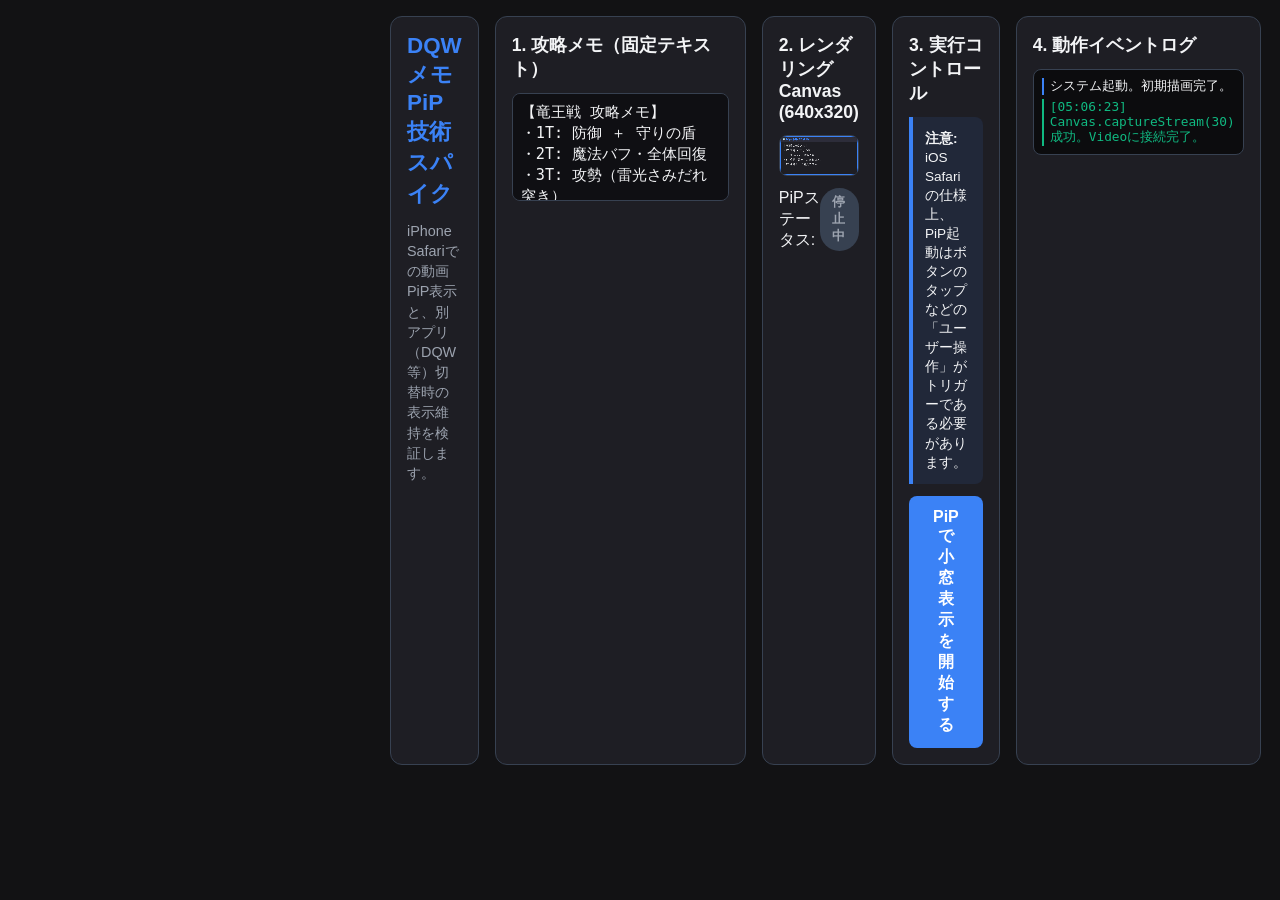
==== spikes/001-safari-pip/index.html @ 1882a9fd "Phase 1 & 2: Initial commit" ====
<!DOCTYPE html>
<html lang="ja">
<head>
  <meta charset="UTF-8">
  <meta name="viewport" content="width=device-width, initial-scale=1.0, maximum-scale=1.0, user-scalable=no">
  <title>DQWメモ PiP技術スパイク</title>
  <style>
    :root {
      --bg: #121214;
      --card-bg: #1e1e24;
      --primary: #3b82f6;
      --primary-hover: #2563eb;
      --text: #f3f4f6;
      --text-muted: #9ca3af;
      --border: #374151;
      --success: #10b981;
      --error: #ef4444;
    }

    body {
      margin: 0;
      padding: 16px;
      background-color: var(--bg);
      color: var(--text);
      font-family: -apple-system, BlinkMacSystemFont, "Segoe UI", Roboto, "Helvetica Neue", Arial, sans-serif;
      box-sizing: border-box;
    }

    .container {
      max-width: 500px;
      margin: 0 auto;
      display: flex;
      flex-direction: col;
      gap: 16px;
    }

    h1 {
      font-size: 1.4rem;
      margin: 0;
      color: var(--primary);
    }

    p {
      font-size: 0.9rem;
      color: var(--text-muted);
      margin: 0;
      line-height: 1.4;
    }

    .card {
      background-color: var(--card-bg);
      border: 1px solid var(--border);
      border-radius: 12px;
      padding: 16px;
      display: flex;
      flex-direction: column;
      gap: 12px;
    }

    .card h2 {
      font-size: 1.1rem;
      margin: 0;
    }

    .btn {
      background-color: var(--primary);
      color: white;
      border: none;
      padding: 12px 24px;
      font-size: 1rem;
      font-weight: bold;
      border-radius: 8px;
      cursor: pointer;
      display: flex;
      align-items: center;
      justify-content: center;
      gap: 8px;
      transition: background-color 0.2s;
    }

    .btn:hover {
      background-color: var(--primary-hover);
    }

    .btn:disabled {
      background-color: var(--border);
      color: var(--text-muted);
      cursor: not-allowed;
    }

    .canvas-container {
      display: flex;
      justify-content: center;
      align-items: center;
      background-color: #000;
      border-radius: 8px;
      overflow: hidden;
      border: 1px solid var(--border);
    }

    canvas {
      display: block;
      max-width: 100%;
      height: auto;
    }

    .status-badge {
      padding: 6px 12px;
      border-radius: 20px;
      font-size: 0.8rem;
      font-weight: bold;
      display: inline-block;
    }

    .status-badge.inactive {
      background-color: #374151;
      color: var(--text-muted);
    }

    .status-badge.active {
      background-color: rgba(16, 185, 129, 0.2);
      color: var(--success);
      border: 1px solid var(--success);
    }

    .status-badge.error {
      background-color: rgba(239, 68, 68, 0.2);
      color: var(--error);
      border: 1px solid var(--error);
    }

    textarea {
      background-color: #0f0f13;
      color: var(--text);
      border: 1px solid var(--border);
      border-radius: 8px;
      padding: 8px;
      font-family: monospace;
      font-size: 0.95rem;
      resize: none;
    }

    .log-box {
      background-color: #0c0c0e;
      border: 1px solid var(--border);
      border-radius: 8px;
      padding: 8px;
      font-family: monospace;
      font-size: 0.8rem;
      max-height: 120px;
      overflow-y: auto;
      display: flex;
      flex-direction: column;
      gap: 4px;
    }

    .log-entry {
      border-left: 2px solid var(--primary);
      padding-left: 6px;
    }

    .log-entry.error {
      border-left-color: var(--error);
      color: var(--error);
    }

    .log-entry.success {
      border-left-color: var(--success);
      color: var(--success);
    }

    video {
      /* 非表示のままにする */
      position: absolute;
      top: 0;
      left: 0;
      width: 1px;
      height: 1px;
      opacity: 0;
      pointer-events: none;
    }

    .hint-box {
      background-color: rgba(59, 130, 246, 0.1);
      border-left: 4px solid var(--primary);
      padding: 12px;
      border-radius: 0 8px 8px 0;
      font-size: 0.85rem;
      line-height: 1.4;
    }
  </style>
</head>
<body>

<div class="container">
  <div class="card">
    <h1>DQWメモ PiP技術スパイク</h1>
    <p>iPhone Safariでの動画PiP表示と、別アプリ（DQW等）切替時の表示維持を検証します。</p>
  </div>

  <div class="card">
    <h2>1. 攻略メモ（固定テキスト）</h2>
    <textarea id="memo-text" rows="5" readonly>【竜王戦 攻略メモ】
・1T: 防御 ＋ 守りの盾
・2T: 魔法バフ・全体回復
・3T: 攻勢（雷光さみだれ突き）
・4T: 守備低下に備えてスカラ</textarea>
  </div>

  <div class="card">
    <h2>2. レンダリングCanvas (640x320)</h2>
    <div class="canvas-container">
      <canvas id="memo-canvas" width="640" height="320"></canvas>
    </div>
    <div style="display: flex; justify-content: space-between; align-items: center;">
      <span>PiPステータス:</span>
      <span id="pip-status" class="status-badge inactive">停止中</span>
    </div>
  </div>

  <div class="card">
    <h2>3. 実行コントロール</h2>
    <div class="hint-box">
      <strong>注意:</strong> iOS Safariの仕様上、PiP起動はボタンのタップなどの「ユーザー操作」がトリガーである必要があります。
    </div>
    <button id="btn-pip" class="btn">
      PiPで小窓表示を開始する
    </button>
  </div>

  <div class="card">
    <h2>4. 動作イベントログ</h2>
    <div id="log-box" class="log-box">
      <div class="log-entry">システム起動。初期描画完了。</div>
    </div>
  </div>
</div>

<!-- PiP用の非表示Video -->
<video id="pip-video" muted playsinline></video>

<script>
  const canvas = document.getElementById('memo-canvas');
  const ctx = canvas.getContext('2d');
  const video = document.getElementById('pip-video');
  const btnPip = document.getElementById('btn-pip');
  const pipStatus = document.getElementById('pip-status');
  const memoText = document.getElementById('memo-text').value;
  const logBox = document.getElementById('log-box');

  function addLog(message, type = '') {
    const entry = document.createElement('div');
    entry.className = `log-entry ${type}`;
    const now = new Date();
    const timeStr = `${String(now.getHours()).padStart(2, '0')}:${String(now.getMinutes()).padStart(2, '0')}:${String(now.getSeconds()).padStart(2, '0')}`;
    entry.textContent = `[${timeStr}] ${message}`;
    logBox.appendChild(entry);
    logBox.scrollTop = logBox.scrollHeight;
  }

  // Canvas描画関数（固定幅・高解像度意識）
  function drawCanvas() {
    // 背景
    ctx.fillStyle = '#1e1e24';
    ctx.fillRect(0, 0, canvas.width, canvas.height);

    // 枠
    ctx.strokeStyle = '#3b82f6';
    ctx.lineWidth = 6;
    ctx.strokeRect(3, 3, canvas.width - 6, canvas.height - 6);

    // ヘッダー背景
    ctx.fillStyle = '#2d2d3a';
    ctx.fillRect(6, 6, canvas.width - 12, 45);

    // ヘッダータイトル
    ctx.fillStyle = '#3b82f6';
    ctx.font = 'bold 20px "Yu Gothic UI", sans-serif';
    ctx.textBaseline = 'middle';
    ctx.fillText('🛡️ DQW 攻略メモ (PiP)', 20, 28);

    // 本文テキスト描画
    ctx.fillStyle = '#f3f4f6';
    ctx.font = '22px "Yu Gothic UI", sans-serif';
    ctx.textBaseline = 'top';

    const lines = memoText.split('\n');
    let startY = 70;
    const lineHeight = 38;

    lines.forEach((line) => {
      ctx.fillText(line, 24, startY);
      startY += lineHeight;
    });
  }

  // 初期描画
  drawCanvas();

  // ビデオのセットアップとStream接続
  function setupStream() {
    try {
      // 30 FPSの動画ストリームをCanvasから抽出
      const stream = canvas.captureStream(30);
      video.srcObject = stream;
      addLog('Canvas.captureStream(30) 成功。Videoに接続完了。', 'success');
    } catch (e) {
      addLog(`Stream接続失敗: ${e.message}`, 'error');
    }
  }

  setupStream();

  // PiPステータス切り替え
  function setPipUI(active, isError = false) {
    if (active) {
      pipStatus.textContent = 'PiP表示中';
      pipStatus.className = 'status-badge active';
      btnPip.textContent = 'PiP小窓を閉じる';
    } else if (isError) {
      pipStatus.textContent = '起動失敗';
      pipStatus.className = 'status-badge error';
      btnPip.textContent = '再試行';
    } else {
      pipStatus.textContent = '停止中';
      pipStatus.className = 'status-badge inactive';
      btnPip.textContent = 'PiPで小窓表示を開始する';
    }
  }

  // イベントリスナー登録
  video.addEventListener('enterpictureinpicture', () => {
    addLog('Event: enterpictureinpicture (PiP開始を検知)', 'success');
    setPipUI(true);
  });

  video.addEventListener('leavepictureinpicture', () => {
    addLog('Event: leavepictureinpicture (PiP終了を検知)');
    setPipUI(false);
  });

  // iOS Safari 固有のプレゼンテーションモード変更イベント
  video.addEventListener('webkitpresentationmodechanged', () => {
    const mode = video.webkitPresentationMode;
    addLog(`Event: webkitpresentationmodechanged (モード: ${mode})`);
    if (mode === 'picture-in-picture') {
      setPipUI(true);
    } else {
      setPipUI(false);
    }
  });

  // ボタン押下時のトリガー
  btnPip.addEventListener('click', async () => {
    addLog('ユーザー操作によるPiP要求。');

    // すでに開いている場合は閉じる
    if (document.pictureInPictureElement === video || video.webkitPresentationMode === 'picture-in-picture') {
      addLog('PiPの終了を要求します。');
      try {
        if (video.webkitSetPresentationMode) {
          video.webkitSetPresentationMode('inline');
        } else if (document.exitPictureInPicture) {
          await document.exitPictureInPicture();
        }
      } catch (err) {
        addLog(`PiP終了エラー: ${err.message}`, 'error');
      }
      return;
    }

    // PiPを開始
    try {
      // iOSでは、先に一度video.play()を実行して再生状態にする必要があります
      await video.play();
      addLog('Video.play() 開始成功。');

      if (video.webkitSetPresentationMode) {
        addLog('Safari固有の webkitSetPresentationMode("picture-in-picture") を呼び出します。');
        video.webkitSetPresentationMode('picture-in-picture');
      } else if (video.requestPictureInPicture) {
        addLog('標準の requestPictureInPicture() を呼び出します。');
        await video.requestPictureInPicture();
      } else {
        throw new Error('このデバイス/ブラウザはPiPをサポートしていません。');
      }
    } catch (err) {
      addLog(`PiP開始に失敗しました: ${err.message}`, 'error');
      setPipUI(false, true);
    }
  });

  // バックグラウンドでも描画ストリームを維持するためのダミー再生処理
  setInterval(() => {
    if (video.webkitPresentationMode === 'picture-in-picture' || document.pictureInPictureElement === video) {
      // 映像をリフレッシュ（dirtyフラグのような形でCanvasを再描画）
      drawCanvas();
    }
  }, 1000);
</script>

</body>
</html>
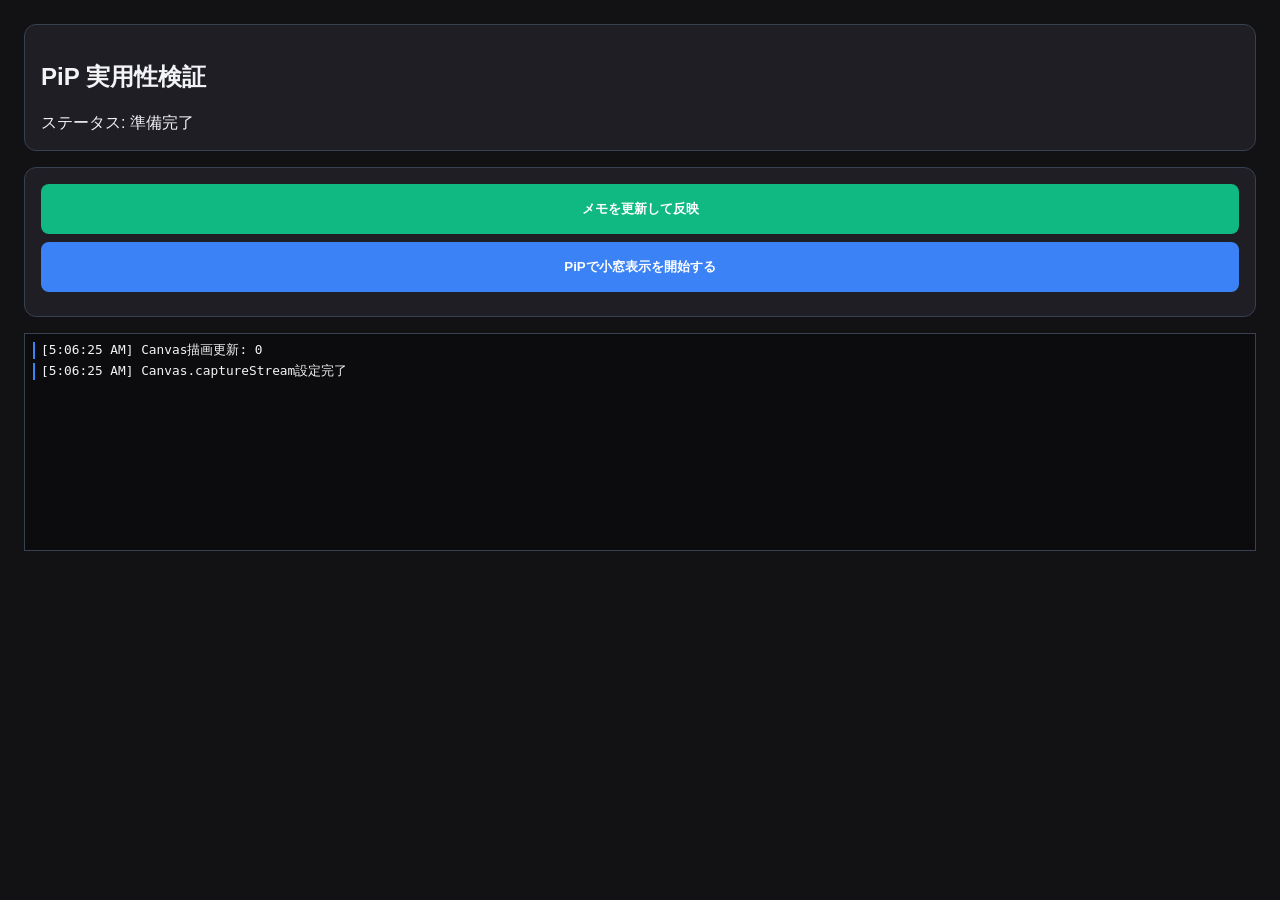
==== commit e6c9de59: "Phase 2.5: Add dynamic memo update and PiP state tracking" ====
--- a/spikes/001-safari-pip/index.html
+++ b/spikes/001-safari-pip/index.html
@@ -3,240 +3,27 @@
 <head>
   <meta charset="UTF-8">
   <meta name="viewport" content="width=device-width, initial-scale=1.0, maximum-scale=1.0, user-scalable=no">
-  <title>DQWメモ PiP技術スパイク</title>
+  <title>DQWメモ PiP実用性検証</title>
   <style>
-    :root {
-      --bg: #121214;
-      --card-bg: #1e1e24;
-      --primary: #3b82f6;
-      --primary-hover: #2563eb;
-      --text: #f3f4f6;
-      --text-muted: #9ca3af;
-      --border: #374151;
-      --success: #10b981;
-      --error: #ef4444;
-    }
-
-    body {
-      margin: 0;
-      padding: 16px;
-      background-color: var(--bg);
-      color: var(--text);
-      font-family: -apple-system, BlinkMacSystemFont, "Segoe UI", Roboto, "Helvetica Neue", Arial, sans-serif;
-      box-sizing: border-box;
-    }
-
-    .container {
-      max-width: 500px;
-      margin: 0 auto;
-      display: flex;
-      flex-direction: col;
-      gap: 16px;
-    }
-
-    h1 {
-      font-size: 1.4rem;
-      margin: 0;
-      color: var(--primary);
-    }
-
-    p {
-      font-size: 0.9rem;
-      color: var(--text-muted);
-      margin: 0;
-      line-height: 1.4;
-    }
-
-    .card {
-      background-color: var(--card-bg);
-      border: 1px solid var(--border);
-      border-radius: 12px;
-      padding: 16px;
-      display: flex;
-      flex-direction: column;
-      gap: 12px;
-    }
-
-    .card h2 {
-      font-size: 1.1rem;
-      margin: 0;
-    }
-
-    .btn {
-      background-color: var(--primary);
-      color: white;
-      border: none;
-      padding: 12px 24px;
-      font-size: 1rem;
-      font-weight: bold;
-      border-radius: 8px;
-      cursor: pointer;
-      display: flex;
-      align-items: center;
-      justify-content: center;
-      gap: 8px;
-      transition: background-color 0.2s;
-    }
-
-    .btn:hover {
-      background-color: var(--primary-hover);
-    }
-
-    .btn:disabled {
-      background-color: var(--border);
-      color: var(--text-muted);
-      cursor: not-allowed;
-    }
-
-    .canvas-container {
-      display: flex;
-      justify-content: center;
-      align-items: center;
-      background-color: #000;
-      border-radius: 8px;
-      overflow: hidden;
-      border: 1px solid var(--border);
-    }
-
-    canvas {
-      display: block;
-      max-width: 100%;
-      height: auto;
-    }
-
-    .status-badge {
-      padding: 6px 12px;
-      border-radius: 20px;
-      font-size: 0.8rem;
-      font-weight: bold;
-      display: inline-block;
-    }
-
-    .status-badge.inactive {
-      background-color: #374151;
-      color: var(--text-muted);
-    }
-
-    .status-badge.active {
-      background-color: rgba(16, 185, 129, 0.2);
-      color: var(--success);
-      border: 1px solid var(--success);
-    }
-
-    .status-badge.error {
-      background-color: rgba(239, 68, 68, 0.2);
-      color: var(--error);
-      border: 1px solid var(--error);
-    }
-
-    textarea {
-      background-color: #0f0f13;
-      color: var(--text);
-      border: 1px solid var(--border);
-      border-radius: 8px;
-      padding: 8px;
-      font-family: monospace;
-      font-size: 0.95rem;
-      resize: none;
-    }
-
-    .log-box {
-      background-color: #0c0c0e;
-      border: 1px solid var(--border);
-      border-radius: 8px;
-      padding: 8px;
-      font-family: monospace;
-      font-size: 0.8rem;
-      max-height: 120px;
-      overflow-y: auto;
-      display: flex;
-      flex-direction: column;
-      gap: 4px;
-    }
-
-    .log-entry {
-      border-left: 2px solid var(--primary);
-      padding-left: 6px;
-    }
-
-    .log-entry.error {
-      border-left-color: var(--error);
-      color: var(--error);
-    }
-
-    .log-entry.success {
-      border-left-color: var(--success);
-      color: var(--success);
-    }
-
-    video {
-      /* 非表示のままにする */
-      position: absolute;
-      top: 0;
-      left: 0;
-      width: 1px;
-      height: 1px;
-      opacity: 0;
-      pointer-events: none;
-    }
-
-    .hint-box {
-      background-color: rgba(59, 130, 246, 0.1);
-      border-left: 4px solid var(--primary);
-      padding: 12px;
-      border-radius: 0 8px 8px 0;
-      font-size: 0.85rem;
-      line-height: 1.4;
-    }
+    body { background: #121214; color: #f3f4f6; padding: 16px; font-family: sans-serif; }
+    .card { background: #1e1e24; border: 1px solid #374151; padding: 16px; border-radius: 12px; margin-bottom: 16px; }
+    .btn { background: #3b82f6; color: white; padding: 16px; width: 100%; border-radius: 8px; border: none; font-weight: bold; margin-bottom: 8px; }
+    .btn-update { background: #10b981; }
+    .log-box { background: #0c0c0e; border: 1px solid #374151; padding: 8px; font-family: monospace; font-size: 0.8rem; height: 200px; overflow-y: auto; }
+    .log-entry { border-left: 2px solid #3b82f6; padding-left: 6px; margin-bottom: 4px; }
   </style>
 </head>
 <body>
-
-<div class="container">
-  <div class="card">
-    <h1>DQWメモ PiP技術スパイク</h1>
-    <p>iPhone Safariでの動画PiP表示と、別アプリ（DQW等）切替時の表示維持を検証します。</p>
-  </div>
-
-  <div class="card">
-    <h2>1. 攻略メモ（固定テキスト）</h2>
-    <textarea id="memo-text" rows="5" readonly>【竜王戦 攻略メモ】
-・1T: 防御 ＋ 守りの盾
-・2T: 魔法バフ・全体回復
-・3T: 攻勢（雷光さみだれ突き）
-・4T: 守備低下に備えてスカラ</textarea>
-  </div>
-
-  <div class="card">
-    <h2>2. レンダリングCanvas (640x320)</h2>
-    <div class="canvas-container">
-      <canvas id="memo-canvas" width="640" height="320"></canvas>
-    </div>
-    <div style="display: flex; justify-content: space-between; align-items: center;">
-      <span>PiPステータス:</span>
-      <span id="pip-status" class="status-badge inactive">停止中</span>
-    </div>
-  </div>
-
-  <div class="card">
-    <h2>3. 実行コントロール</h2>
-    <div class="hint-box">
-      <strong>注意:</strong> iOS Safariの仕様上、PiP起動はボタンのタップなどの「ユーザー操作」がトリガーである必要があります。
-    </div>
-    <button id="btn-pip" class="btn">
-      PiPで小窓表示を開始する
-    </button>
-  </div>
-
-  <div class="card">
-    <h2>4. 動作イベントログ</h2>
-    <div id="log-box" class="log-box">
-      <div class="log-entry">システム起動。初期描画完了。</div>
-    </div>
-  </div>
+<div class="card">
+  <h2>PiP 実用性検証</h2>
+  <div id="status">ステータス: 準備完了</div>
 </div>
-
-<!-- PiP用の非表示Video -->
+<div class="card">
+  <button id="btn-update" class="btn btn-update">メモを更新して反映</button>
+  <button id="btn-pip" class="btn">PiPで小窓表示を開始する</button>
+</div>
+<div class="log-box" id="log-box"></div>
+<canvas id="memo-canvas" width="640" height="320" style="display:none;"></canvas>
 <video id="pip-video" muted playsinline></video>
 
 <script>
@@ -244,160 +31,86 @@
   const ctx = canvas.getContext('2d');
   const video = document.getElementById('pip-video');
   const btnPip = document.getElementById('btn-pip');
-  const pipStatus = document.getElementById('pip-status');
-  const memoText = document.getElementById('memo-text').value;
+  const btnUpdate = document.getElementById('btn-update');
+  const statusEl = document.getElementById('status');
   const logBox = document.getElementById('log-box');
 
-  function addLog(message, type = '') {
+  let updateCount = 0;
+  let memoContent = [
+    "【竜王戦 攻略メモ】",
+    "・1T：防御 ＋ 守りの盾",
+    "・2T：魔法バフ・全体回復",
+    "・3T：攻勢（雷光さみだれ突き）",
+    "・4T：守備低下に備えてスカラ"
+  ];
+
+  function addLog(msg) {
     const entry = document.createElement('div');
-    entry.className = `log-entry ${type}`;
-    const now = new Date();
-    const timeStr = `${String(now.getHours()).padStart(2, '0')}:${String(now.getMinutes()).padStart(2, '0')}:${String(now.getSeconds()).padStart(2, '0')}`;
-    entry.textContent = `[${timeStr}] ${message}`;
+    entry.className = 'log-entry';
+    entry.textContent = `[${new Date().toLocaleTimeString()}] ${msg}`;
     logBox.appendChild(entry);
     logBox.scrollTop = logBox.scrollHeight;
   }
 
-  // Canvas描画関数（固定幅・高解像度意識）
   function drawCanvas() {
-    // 背景
     ctx.fillStyle = '#1e1e24';
     ctx.fillRect(0, 0, canvas.width, canvas.height);
-
-    // 枠
     ctx.strokeStyle = '#3b82f6';
     ctx.lineWidth = 6;
     ctx.strokeRect(3, 3, canvas.width - 6, canvas.height - 6);
 
-    // ヘッダー背景
-    ctx.fillStyle = '#2d2d3a';
-    ctx.fillRect(6, 6, canvas.width - 12, 45);
-
-    // ヘッダータイトル
-    ctx.fillStyle = '#3b82f6';
-    ctx.font = 'bold 20px "Yu Gothic UI", sans-serif';
-    ctx.textBaseline = 'middle';
-    ctx.fillText('🛡️ DQW 攻略メモ (PiP)', 20, 28);
-
-    // 本文テキスト描画
     ctx.fillStyle = '#f3f4f6';
-    ctx.font = '22px "Yu Gothic UI", sans-serif';
+    ctx.font = '24px sans-serif';
     ctx.textBaseline = 'top';
 
-    const lines = memoText.split('\n');
-    let startY = 70;
-    const lineHeight = 38;
-
-    lines.forEach((line) => {
-      ctx.fillText(line, 24, startY);
-      startY += lineHeight;
+    memoContent.forEach((line, i) => {
+      ctx.fillText(line, 30, 40 + i * 40);
     });
+    ctx.fillText(`更新回数: ${updateCount}`, 30, 260);
+    addLog(`Canvas描画更新: ${updateCount}`);
   }
 
-  // 初期描画
+  // 初回描画
   drawCanvas();
 
-  // ビデオのセットアップとStream接続
-  function setupStream() {
-    try {
-      // 30 FPSの動画ストリームをCanvasから抽出
-      const stream = canvas.captureStream(30);
-      video.srcObject = stream;
-      addLog('Canvas.captureStream(30) 成功。Videoに接続完了。', 'success');
-    } catch (e) {
-      addLog(`Stream接続失敗: ${e.message}`, 'error');
-    }
-  }
+  // ストリーム設定
+  const stream = canvas.captureStream(30);
+  video.srcObject = stream;
+  addLog('Canvas.captureStream設定完了');
 
-  setupStream();
-
-  // PiPステータス切り替え
-  function setPipUI(active, isError = false) {
-    if (active) {
-      pipStatus.textContent = 'PiP表示中';
-      pipStatus.className = 'status-badge active';
-      btnPip.textContent = 'PiP小窓を閉じる';
-    } else if (isError) {
-      pipStatus.textContent = '起動失敗';
-      pipStatus.className = 'status-badge error';
-      btnPip.textContent = '再試行';
-    } else {
-      pipStatus.textContent = '停止中';
-      pipStatus.className = 'status-badge inactive';
-      btnPip.textContent = 'PiPで小窓表示を開始する';
-    }
-  }
-
-  // イベントリスナー登録
-  video.addEventListener('enterpictureinpicture', () => {
-    addLog('Event: enterpictureinpicture (PiP開始を検知)', 'success');
-    setPipUI(true);
+  btnUpdate.addEventListener('click', () => {
+    updateCount++;
+    memoContent = [
+      "【竜王戦 攻略メモ】",
+      `・1T：変更テスト成功 (${updateCount})`,
+      "・2T：メモ内容を更新",
+      "・3T：PiPへ反映確認",
+      "・4T：実用性検証中"
+    ];
+    drawCanvas();
+    addLog(`メモを更新しました: ${updateCount}`);
   });
 
-  video.addEventListener('leavepictureinpicture', () => {
-    addLog('Event: leavepictureinpicture (PiP終了を検知)');
-    setPipUI(false);
-  });
-
-  // iOS Safari 固有のプレゼンテーションモード変更イベント
-  video.addEventListener('webkitpresentationmodechanged', () => {
-    const mode = video.webkitPresentationMode;
-    addLog(`Event: webkitpresentationmodechanged (モード: ${mode})`);
-    if (mode === 'picture-in-picture') {
-      setPipUI(true);
-    } else {
-      setPipUI(false);
+  btnPip.addEventListener('click', async () => {
+    try {
+      await video.play();
+      if (video.webkitSetPresentationMode) {
+        video.webkitSetPresentationMode('picture-in-picture');
+      } else if (video.requestPictureInPicture) {
+        await video.requestPictureInPicture();
+      }
+      addLog('PiP要求完了');
+    } catch (e) {
+      addLog(`PiP失敗: ${e.message}`, 'error');
     }
   });
 
-  // ボタン押下時のトリガー
-  btnPip.addEventListener('click', async () => {
-    addLog('ユーザー操作によるPiP要求。');
-
-    // すでに開いている場合は閉じる
-    if (document.pictureInPictureElement === video || video.webkitPresentationMode === 'picture-in-picture') {
-      addLog('PiPの終了を要求します。');
-      try {
-        if (video.webkitSetPresentationMode) {
-          video.webkitSetPresentationMode('inline');
-        } else if (document.exitPictureInPicture) {
-          await document.exitPictureInPicture();
-        }
-      } catch (err) {
-        addLog(`PiP終了エラー: ${err.message}`, 'error');
-      }
-      return;
-    }
-
-    // PiPを開始
-    try {
-      // iOSでは、先に一度video.play()を実行して再生状態にする必要があります
-      await video.play();
-      addLog('Video.play() 開始成功。');
-
-      if (video.webkitSetPresentationMode) {
-        addLog('Safari固有の webkitSetPresentationMode("picture-in-picture") を呼び出します。');
-        video.webkitSetPresentationMode('picture-in-picture');
-      } else if (video.requestPictureInPicture) {
-        addLog('標準の requestPictureInPicture() を呼び出します。');
-        await video.requestPictureInPicture();
-      } else {
-        throw new Error('このデバイス/ブラウザはPiPをサポートしていません。');
-      }
-    } catch (err) {
-      addLog(`PiP開始に失敗しました: ${err.message}`, 'error');
-      setPipUI(false, true);
-    }
+  ['enterpictureinpicture', 'leavepictureinpicture', 'webkitpresentationmodechanged'].forEach(evt => {
+    video.addEventListener(evt, () => {
+        statusEl.textContent = `ステータス: PiP ${evt}`;
+        addLog(`EVENT: ${evt}`);
+    });
   });
-
-  // バックグラウンドでも描画ストリームを維持するためのダミー再生処理
-  setInterval(() => {
-    if (video.webkitPresentationMode === 'picture-in-picture' || document.pictureInPictureElement === video) {
-      // 映像をリフレッシュ（dirtyフラグのような形でCanvasを再描画）
-      drawCanvas();
-    }
-  }, 1000);
 </script>
-
 </body>
 </html>
